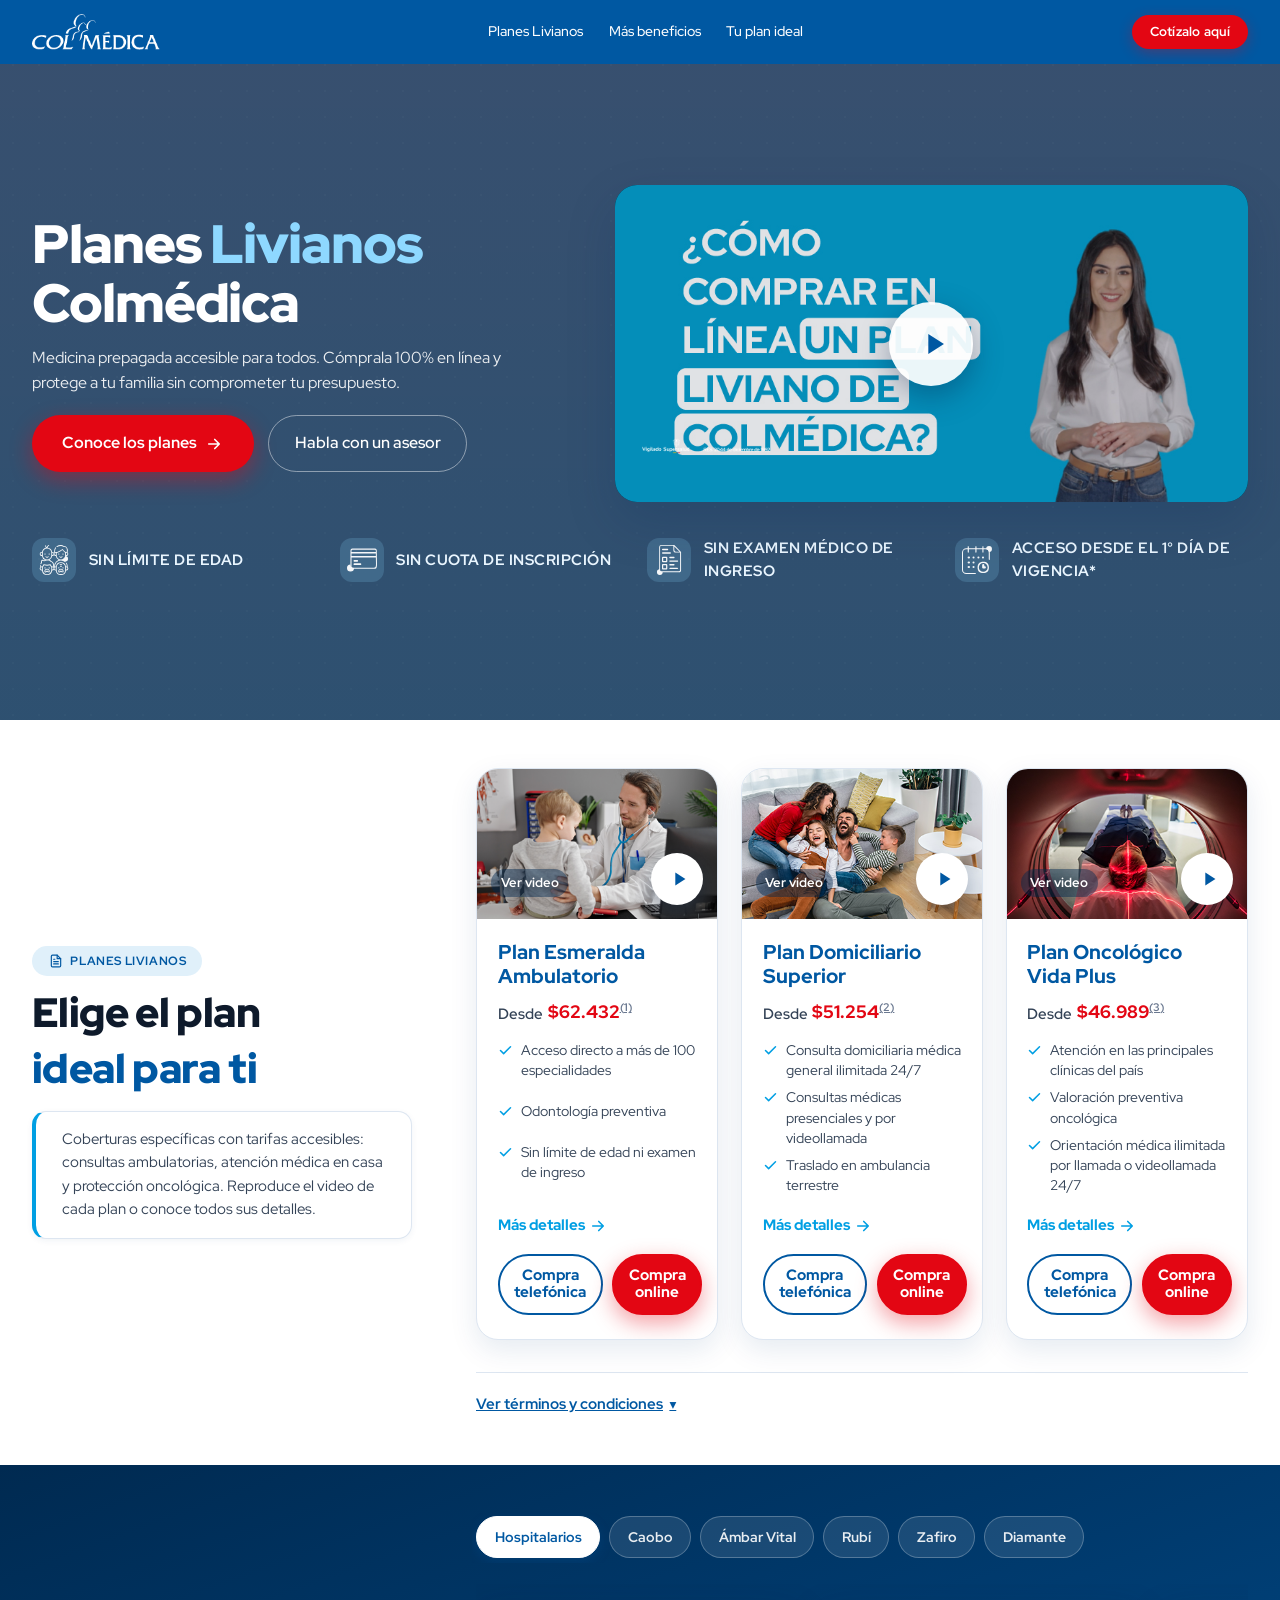
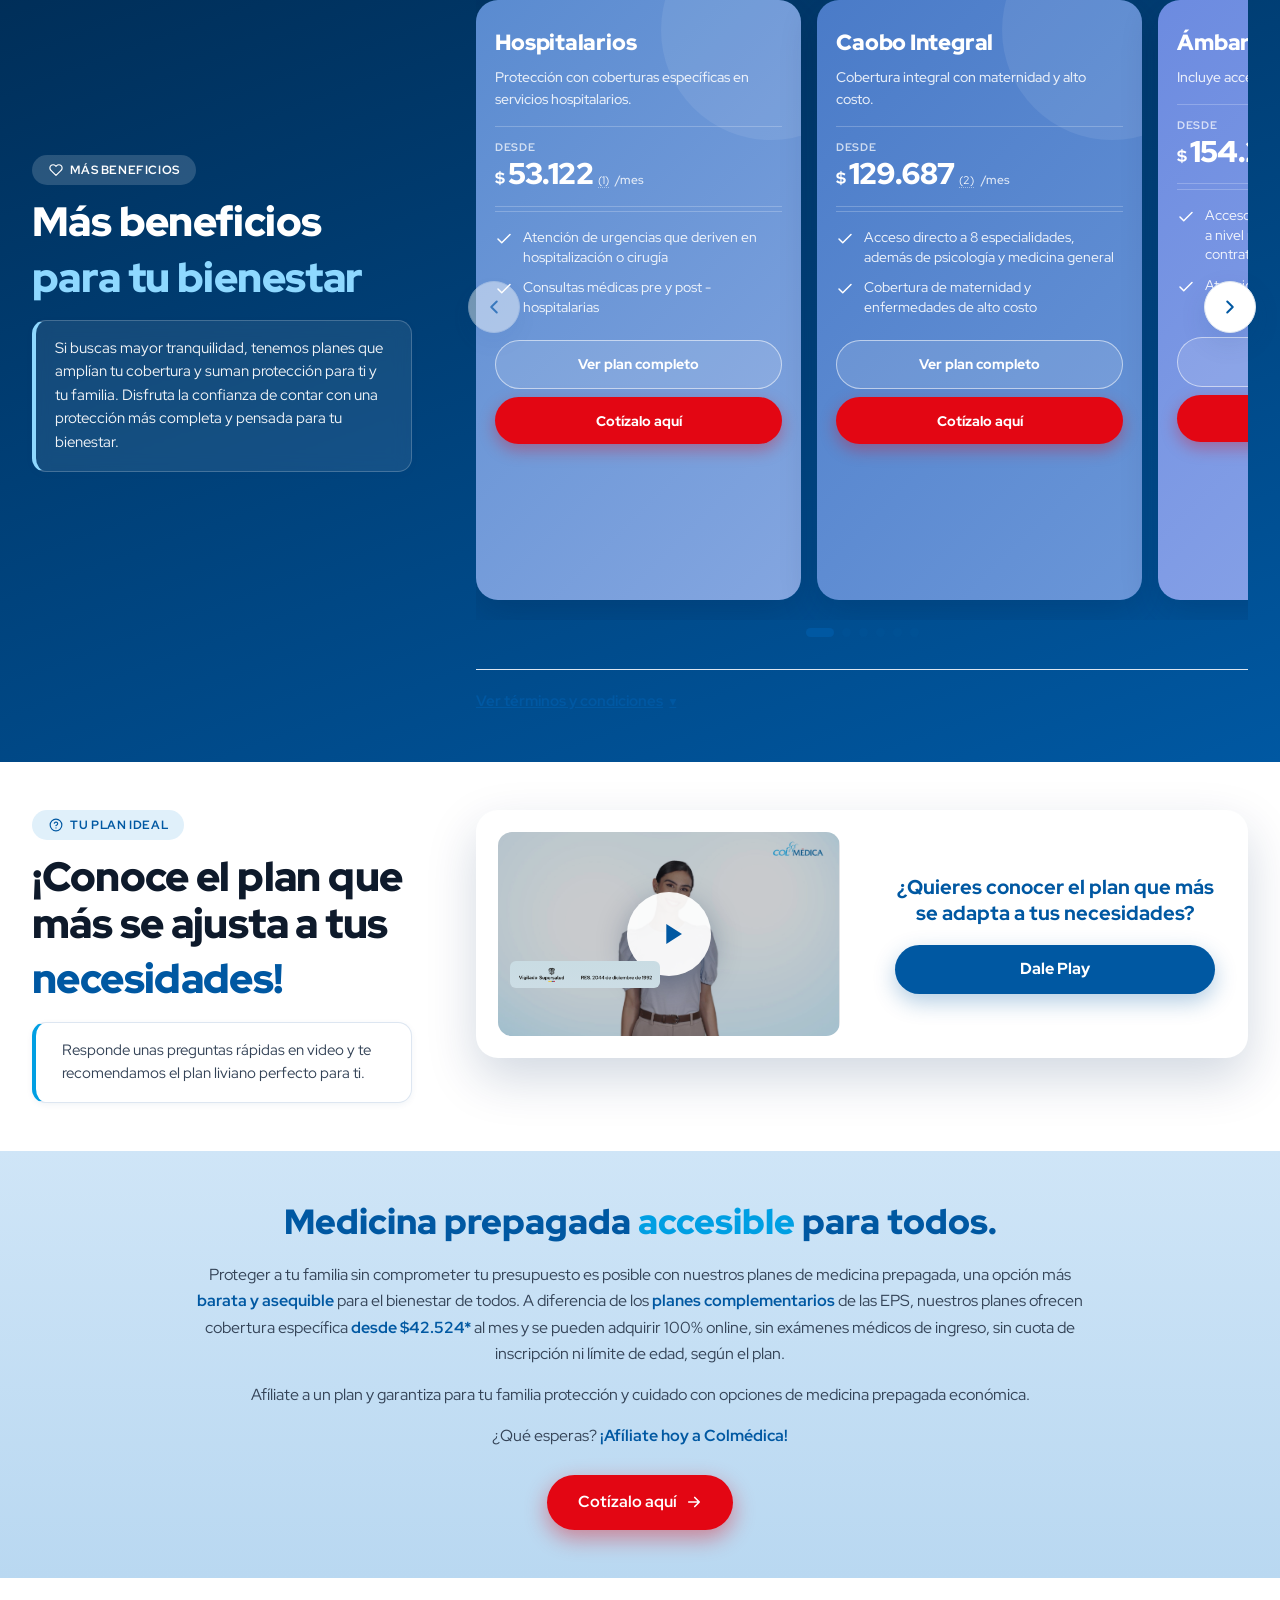
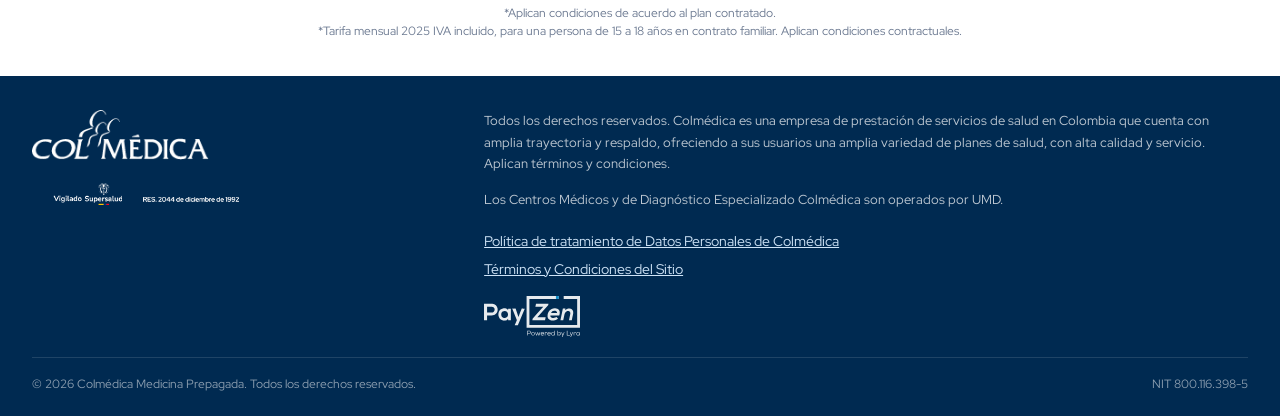
==== index.html @ 43567de6 "Landing Planes Livianos Colmédica en HTML limpio Migración de la página CMS a HTML estático: hero co" ====
<!DOCTYPE html>
<html lang="es">
<head>
<meta charset="UTF-8">
<title>Planes Livianos Colmédica</title>
<meta http-equiv="refresh" content="0; url=livianos.html">
<link rel="canonical" href="livianos.html">
<script>location.replace('livianos.html' + location.search + location.hash);</script>
</head>
<body>
<p>Redirigiendo a <a href="livianos.html">Planes Livianos Colmédica</a>…</p>
</body>
</html>
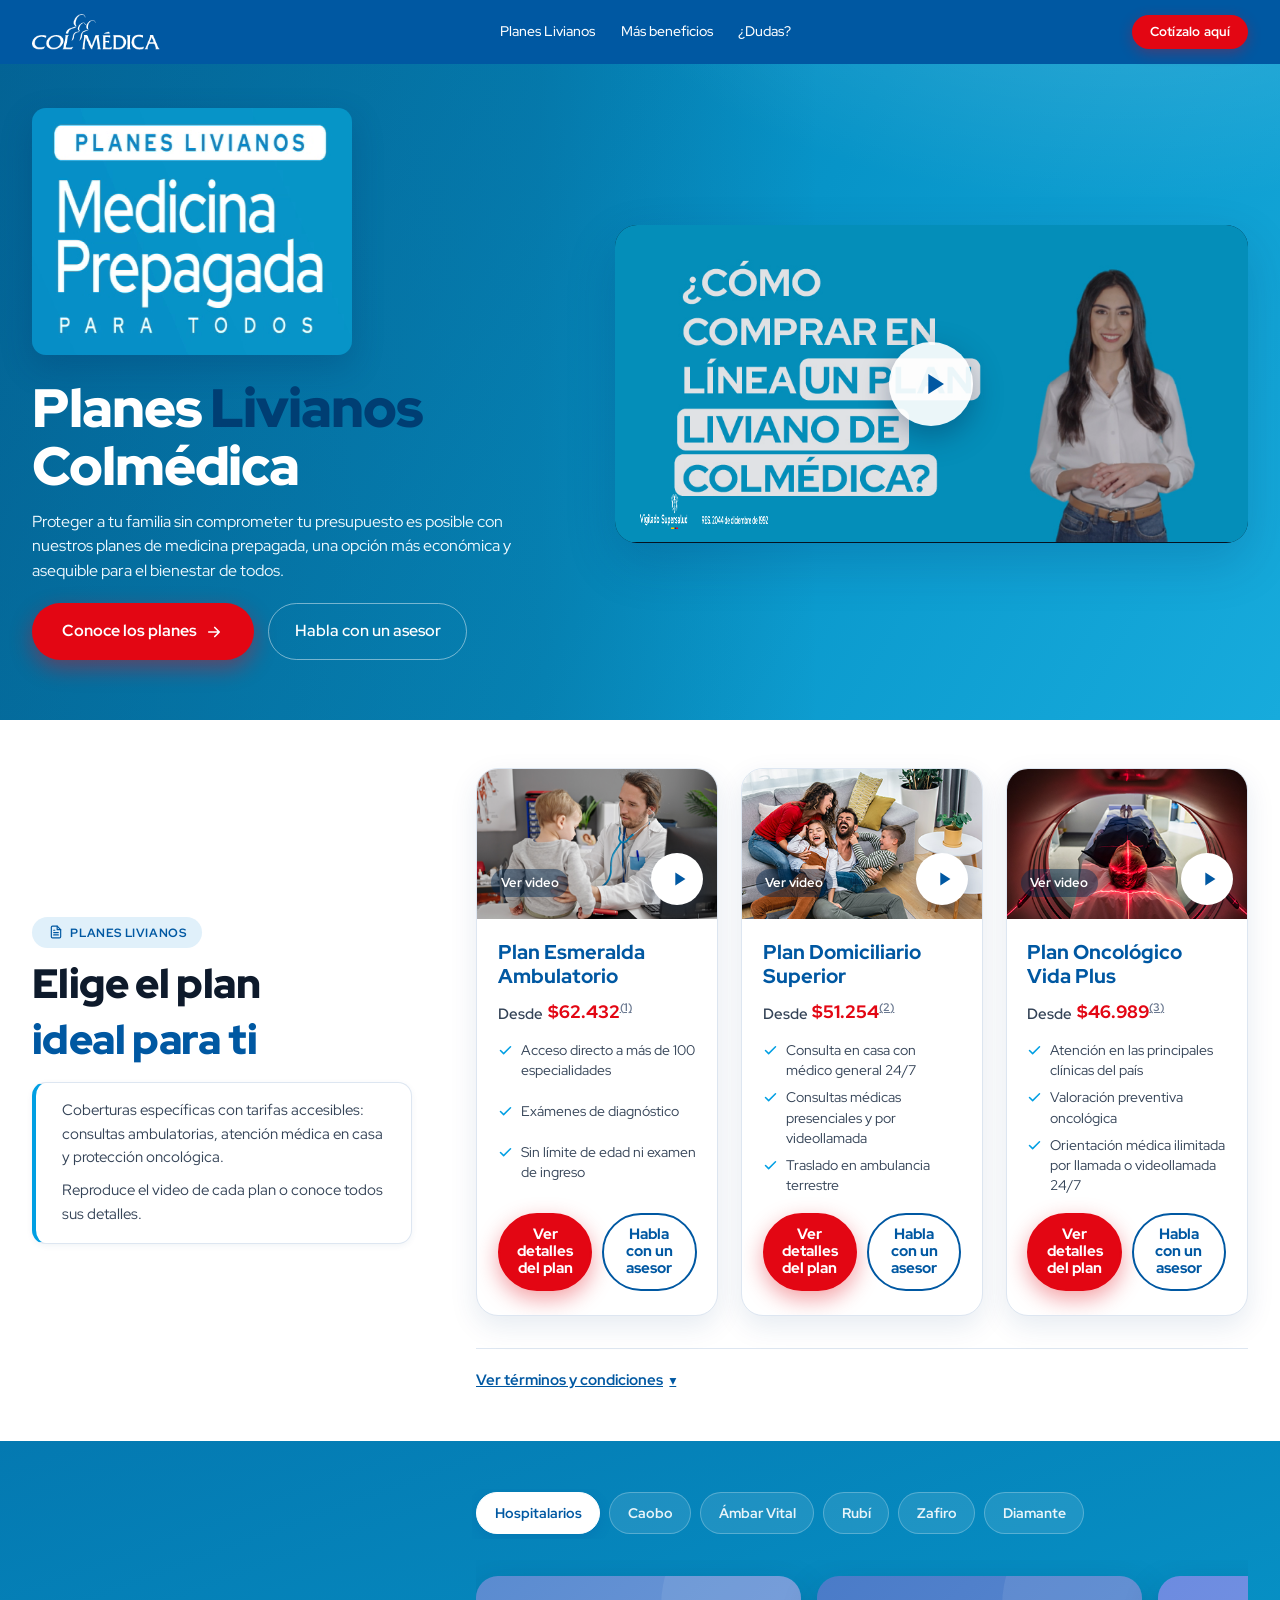
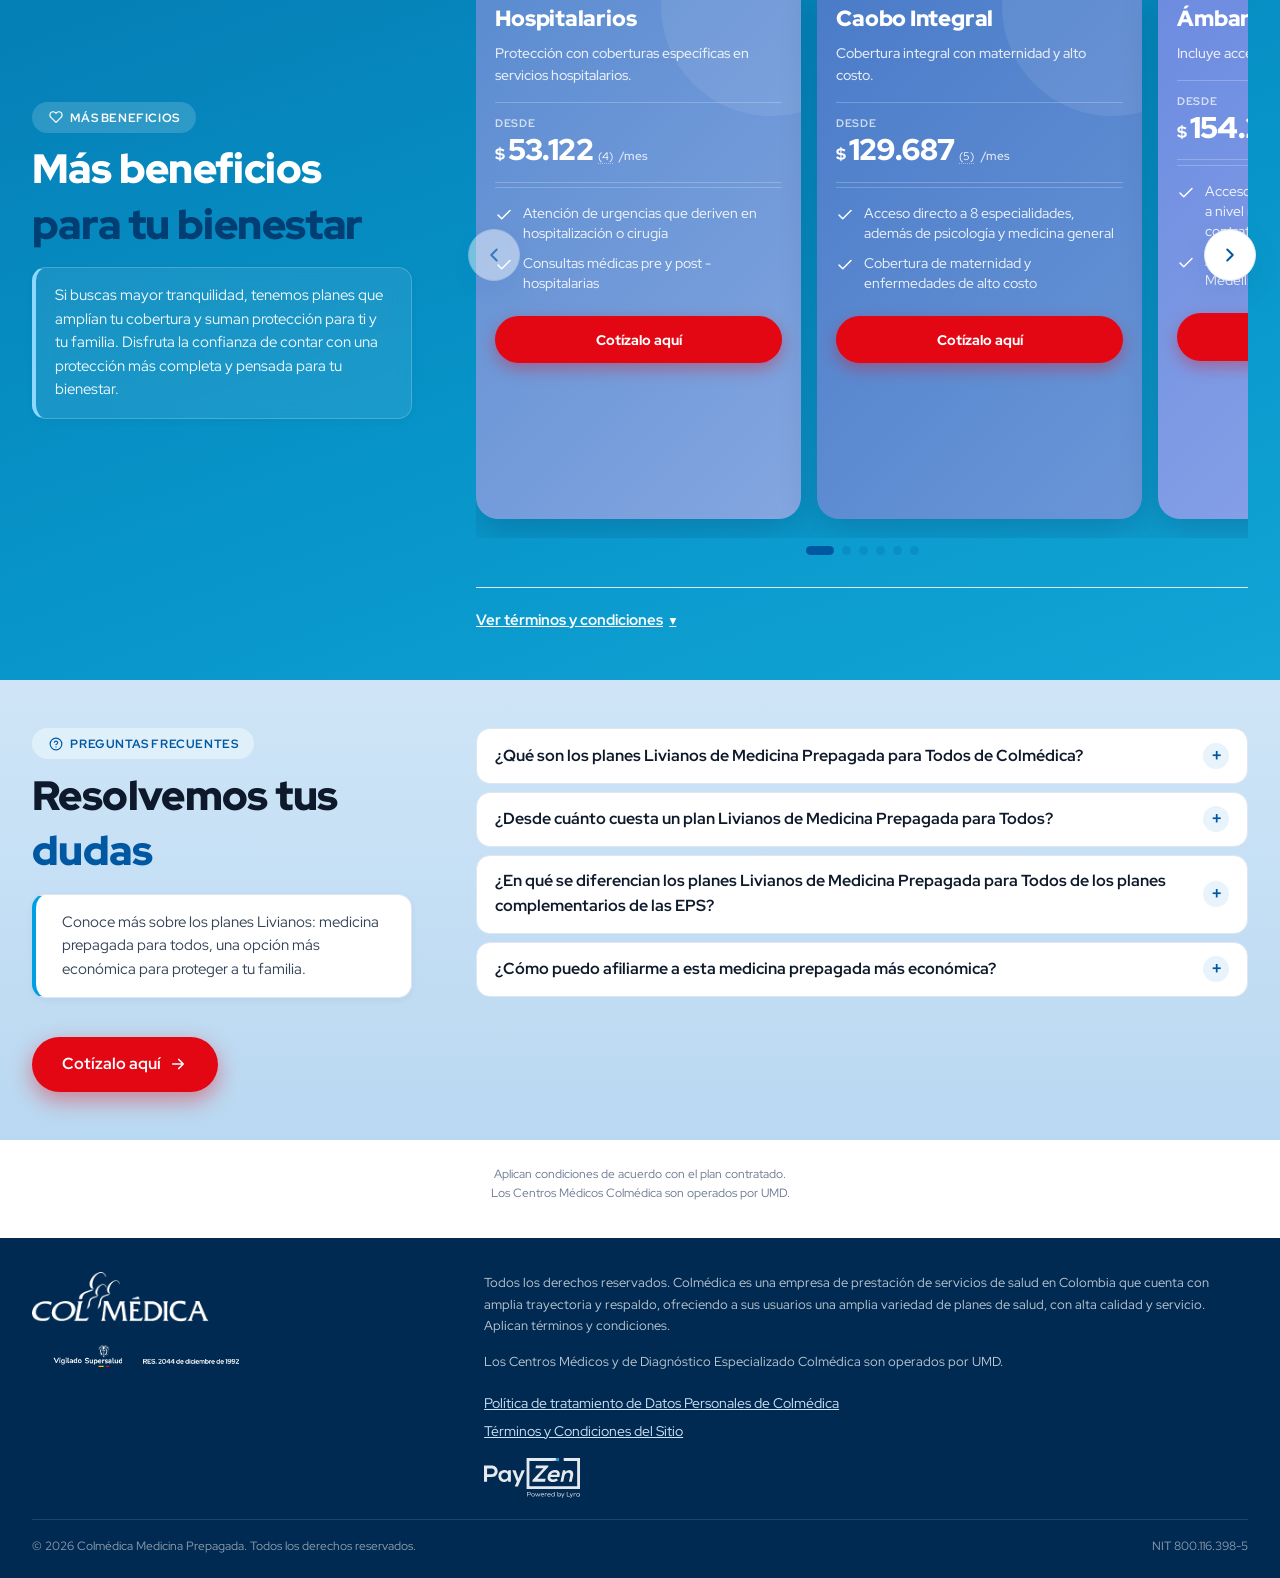
==== commit e271ca72: "SEO tecnico completo, manual de administracion y paquete de despliegue SEO: - canonical y og:url en " ====
--- a/index.html
+++ b/index.html
@@ -1,10 +1,15 @@
 <!DOCTYPE html>
-<html lang="es">
+<html lang="es-CO">
 <head>
 <meta charset="UTF-8">
 <title>Planes Livianos Colmédica</title>
+<!-- Esta página es solo un redireccionador técnico hacia livianos.html.
+     Por eso lleva noindex: la que debe indexarse es livianos.html.
+     Si publicas el sitio en una carpeta propia y quieres que la home
+     sea la página de planes, reemplaza este archivo por livianos.html. -->
+<meta name="robots" content="noindex, follow">
 <meta http-equiv="refresh" content="0; url=livianos.html">
-<link rel="canonical" href="livianos.html">
+<link rel="canonical" href="https://www.colmedica.com/livianos.html">
 <script>location.replace('livianos.html' + location.search + location.hash);</script>
 </head>
 <body>
